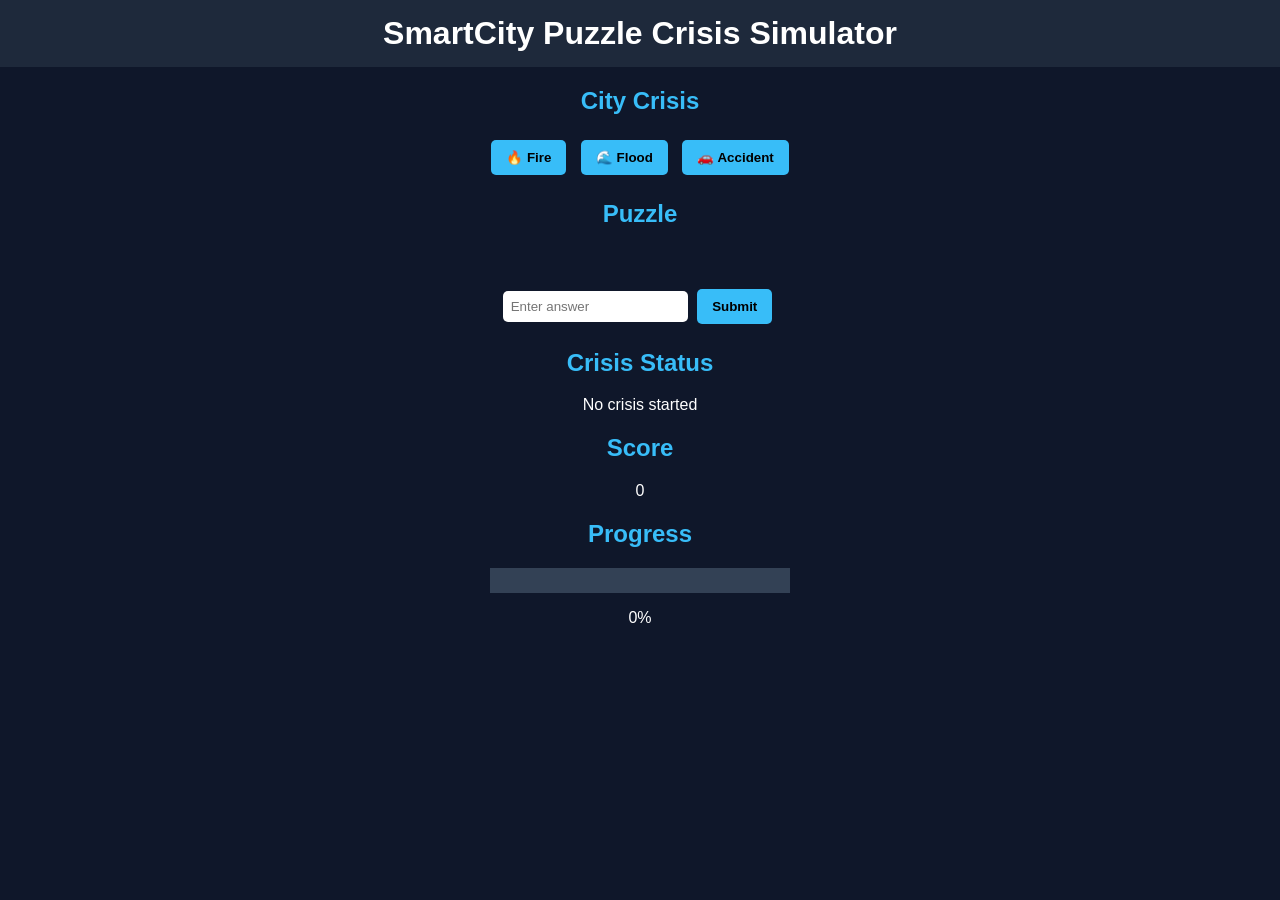
==== index.html @ ad1d02b7 "VIS Update" ====
<!DOCTYPE html>
<html>
<head>
<title>SmartCity Puzzle Crisis Simulator</title>
<link rel="stylesheet" href="style.css">
</head>

<body>

<h1>SmartCity Puzzle Crisis Simulator</h1>

<h2>City Crisis</h2>

<button onclick="startCrisis('fire')">🔥 Fire</button>
<button onclick="startCrisis('flood')">🌊 Flood</button>
<button onclick="startCrisis('accident')">🚗 Accident</button>

<h2>Puzzle</h2>

<img id="puzzleImage" width="300">

<br><br>

<input type="text" id="answer" placeholder="Enter answer">
<button onclick="checkAnswer()">Submit</button>

<h2>Crisis Status</h2>
<p id="crisisStatus">No crisis started</p>

<h2>Score</h2>
<p id="score">0</p>

<h2>Progress</h2>

<div class="progress-container">
<div id="progressBar"></div>
</div>

<p id="progressText">0%</p>

<script src="script.js"></script>

</body>
</html>
---- style.css ----
body{
font-family: Arial, sans-serif;
background-color: #0f172a;
color: white;
text-align: center;
margin: 0;
padding: 0;
}

h1{
background-color: #1e293b;
padding: 15px;
margin: 0;
}

h2{
color: #38bdf8;
}

button{
padding: 10px 15px;
margin: 5px;
border: none;
background-color: #38bdf8;
color: black;
font-weight: bold;
border-radius: 5px;
cursor: pointer;
}

button:hover{
background-color: #0ea5e9;
}

input{
padding: 8px;
border-radius: 5px;
border: none;
}

#progressBar{
background-color: #22c55e;
height: 25px;
width: 0%;
}

.progress-container{
width: 300px;
background-color: #334155;
margin: auto;
}
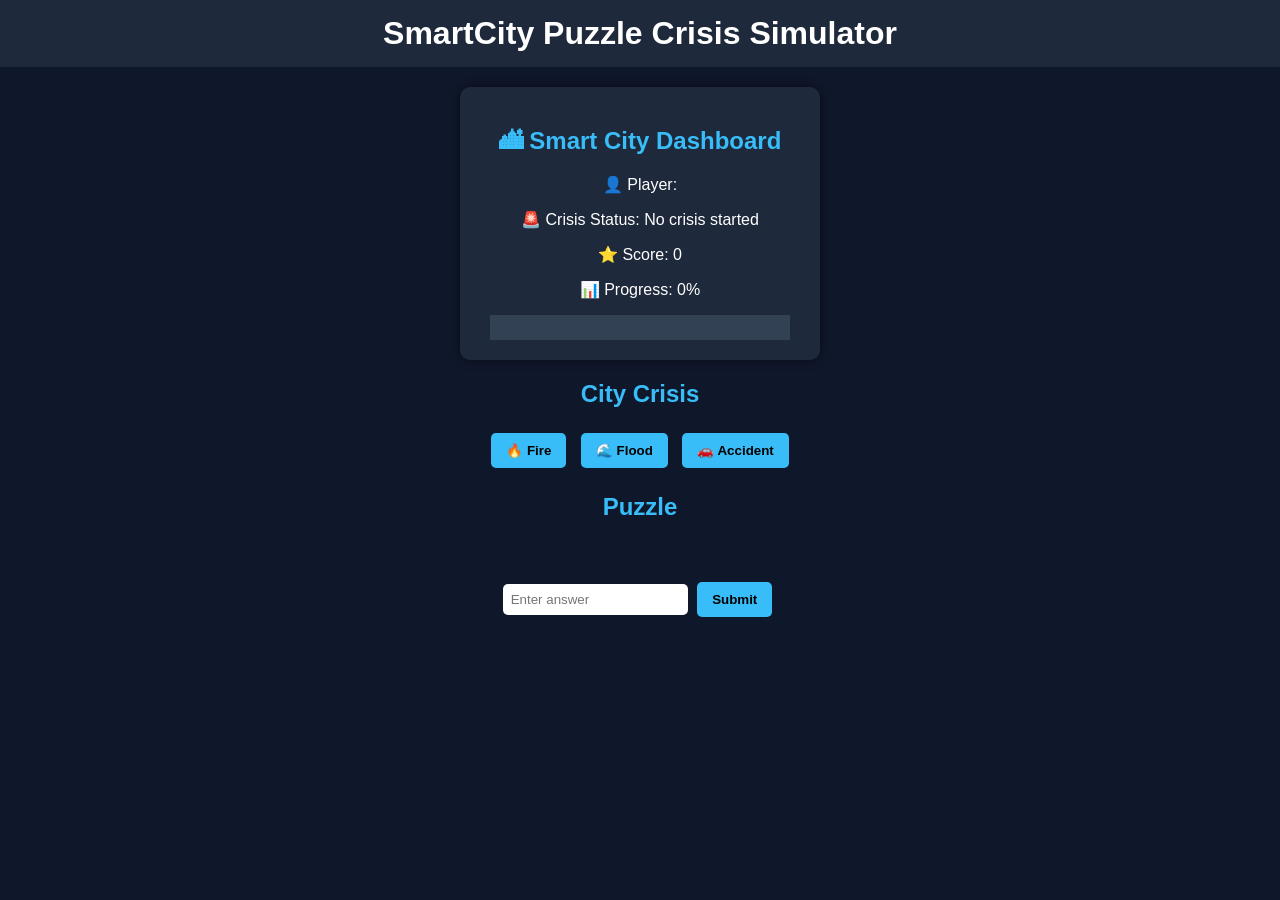
==== commit f8ab83a9: "Dashbord has been added" ====
--- a/index.html
+++ b/index.html
@@ -8,6 +8,24 @@
 <body>
 
 <h1>SmartCity Puzzle Crisis Simulator</h1>
+
+<div class="dashboard">
+
+<h2>🏙 Smart City Dashboard</h2>
+
+<p>👤 Player: <span id="playerNameDisplay"></span></p>
+
+<p>🚨 Crisis Status: <span id="crisisStatus">No crisis started</span></p>
+
+<p>⭐ Score: <span id="score">0</span></p>
+
+<p>📊 Progress: <span id="progressText">0%</span></p>
+
+<div class="progress-container">
+<div id="progressBar"></div>
+</div>
+
+</div>
 
 <h2>City Crisis</h2>
 
@@ -24,20 +42,6 @@
 <input type="text" id="answer" placeholder="Enter answer">
 <button onclick="checkAnswer()">Submit</button>
 
-<h2>Crisis Status</h2>
-<p id="crisisStatus">No crisis started</p>
-
-<h2>Score</h2>
-<p id="score">0</p>
-
-<h2>Progress</h2>
-
-<div class="progress-container">
-<div id="progressBar"></div>
-</div>
-
-<p id="progressText">0%</p>
-
 <script src="script.js"></script>
 
 </body>
--- a/style.css
+++ b/style.css
@@ -48,4 +48,13 @@
 width: 300px;
 background-color: #334155;
 margin: auto;
+}
+
+.dashboard{
+background-color:#1e293b;
+padding:20px;
+margin:20px auto;
+width:320px;
+border-radius:10px;
+box-shadow:0 0 10px rgba(0,0,0,0.5);
 }
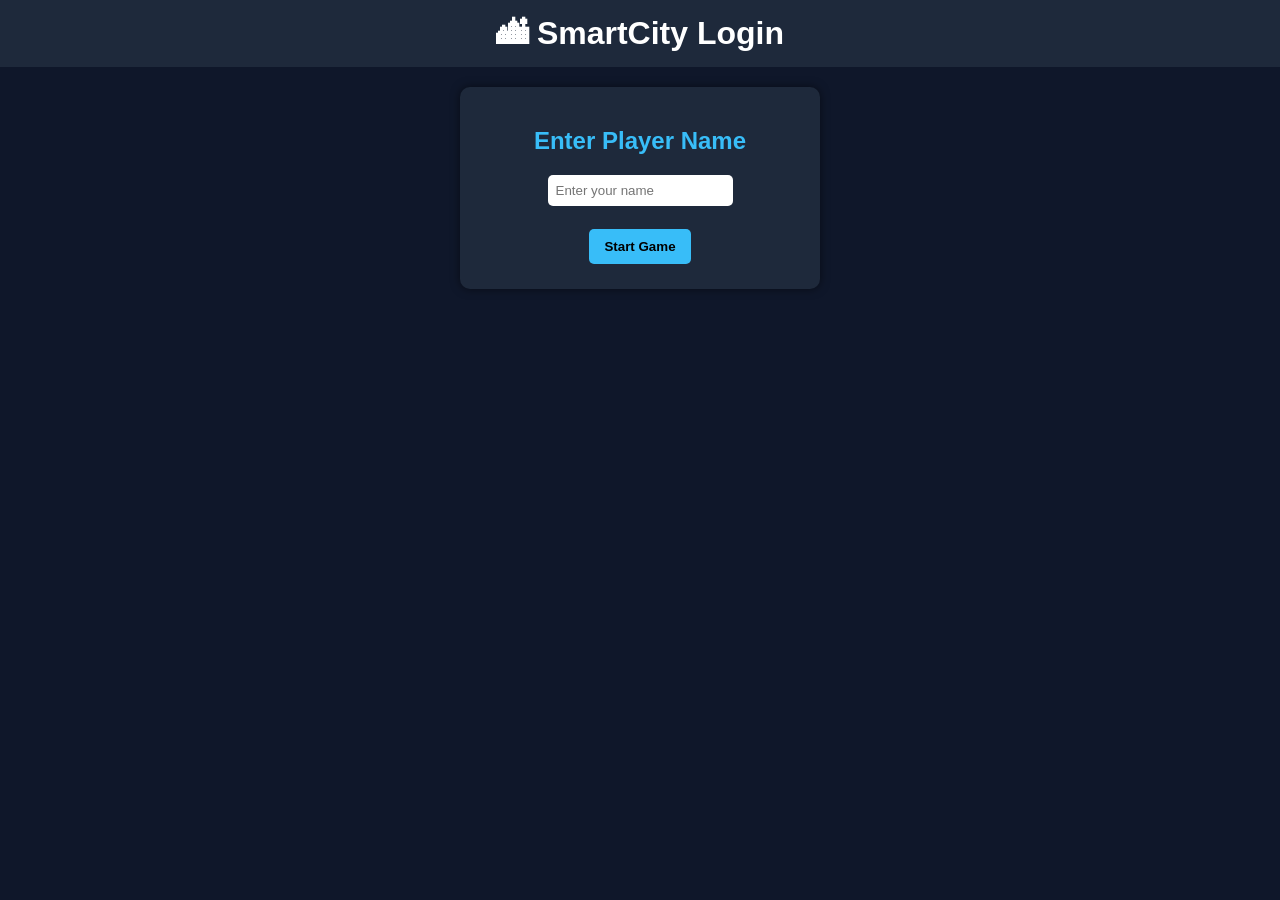
==== commit 4353dce4: "Added comments" ====
--- a/index.html
+++ b/index.html
@@ -1,48 +1,69 @@
 <!DOCTYPE html>
 <html>
+
 <head>
-<title>SmartCity Puzzle Crisis Simulator</title>
-<link rel="stylesheet" href="style.css">
+    <!-- Title of the web page shown in the browser tab -->
+    <title>SmartCity Puzzle Crisis Simulator</title>
+
+    <!-- Linking the external CSS file for styling -->
+    <link rel="stylesheet" href="style.css">
 </head>
 
 <body>
 
-<h1>SmartCity Puzzle Crisis Simulator</h1>
+    <!-- Main title of the application -->
+    <h1>SmartCity Puzzle Crisis Simulator</h1>
 
-<div class="dashboard">
+    <!-- Smart City Dashboard section -->
+    <div class="dashboard">
 
-<h2>🏙 Smart City Dashboard</h2>
+        <!-- Dashboard heading -->
+        <h2>🏙 Smart City Dashboard</h2>
 
-<p>👤 Player: <span id="playerNameDisplay"></span></p>
+        <!-- Displays the player name (Virtual Identity) -->
+        <p>👤 Player: <span id="playerNameDisplay"></span></p>
 
-<p>🚨 Crisis Status: <span id="crisisStatus">No crisis started</span></p>
+        <!-- Shows the current crisis status -->
+        <p>🚨 Crisis Status: <span id="crisisStatus">No crisis started</span></p>
 
-<p>⭐ Score: <span id="score">0</span></p>
+        <!-- Displays the player's score -->
+        <p>⭐ Score: <span id="score">0</span></p>
 
-<p>📊 Progress: <span id="progressText">0%</span></p>
+        <!-- Displays the progress percentage -->
+        <p>📊 Progress: <span id="progressText">0%</span></p>
 
-<div class="progress-container">
-<div id="progressBar"></div>
-</div>
+        <!-- Progress bar container -->
+        <div class="progress-container">
+            <!-- Actual progress bar that increases as puzzles are solved -->
+            <div id="progressBar"></div>
+        </div>
 
-</div>
+    </div>
 
-<h2>City Crisis</h2>
+    <!-- Actual progress bar that increases as puzzles are solved -->
+    <h2>City Crisis</h2>
 
-<button onclick="startCrisis('fire')">🔥 Fire</button>
-<button onclick="startCrisis('flood')">🌊 Flood</button>
-<button onclick="startCrisis('accident')">🚗 Accident</button>
+    <!-- Section for selecting the type of city crisis -->
+    <button onclick="startCrisis('fire')">🔥 Fire</button>
+    <button onclick="startCrisis('flood')">🌊 Flood</button>
+    <button onclick="startCrisis('accident')">🚗 Accident</button>
 
-<h2>Puzzle</h2>
+    <!-- Puzzle section -->
+    <h2>Puzzle</h2>
 
-<img id="puzzleImage" width="300">
+    <!-- Image that displays the puzzle question from the API -->
+    <img id="puzzleImage" width="300">
 
-<br><br>
+    <br><br>
 
-<input type="text" id="answer" placeholder="Enter answer">
-<button onclick="checkAnswer()">Submit</button>
+    <!-- Image that displays the puzzle question from the API -->
+    <input type="text" id="answer" placeholder="Enter answer">
+    <!-- Button to submit the answer -->
+    <button onclick="checkAnswer()">Submit</button>
 
-<script src="script.js"></script>
+    <!-- Button to submit the answer -->
+    <script src="script.js"></script>
 
 </body>
+
 </html>
--- a/style.css
+++ b/style.css
@@ -1,60 +1,60 @@
-body{
-font-family: Arial, sans-serif;
-background-color: #0f172a;
-color: white;
-text-align: center;
-margin: 0;
-padding: 0;
+body {
+    font-family: Arial, sans-serif;
+    background-color: #0f172a;
+    color: white;
+    text-align: center;
+    margin: 0;
+    padding: 0;
 }
 
-h1{
-background-color: #1e293b;
-padding: 15px;
-margin: 0;
+h1 {
+    background-color: #1e293b;
+    padding: 15px;
+    margin: 0;
 }
 
-h2{
-color: #38bdf8;
+h2 {
+    color: #38bdf8;
 }
 
-button{
-padding: 10px 15px;
-margin: 5px;
-border: none;
-background-color: #38bdf8;
-color: black;
-font-weight: bold;
-border-radius: 5px;
-cursor: pointer;
+button {
+    padding: 10px 15px;
+    margin: 5px;
+    border: none;
+    background-color: #38bdf8;
+    color: black;
+    font-weight: bold;
+    border-radius: 5px;
+    cursor: pointer;
 }
 
-button:hover{
-background-color: #0ea5e9;
+button:hover {
+    background-color: #0ea5e9;
 }
 
-input{
-padding: 8px;
-border-radius: 5px;
-border: none;
+input {
+    padding: 8px;
+    border-radius: 5px;
+    border: none;
 }
 
-#progressBar{
-background-color: #22c55e;
-height: 25px;
-width: 0%;
+#progressBar {
+    background-color: #22c55e;
+    height: 25px;
+    width: 0%;
 }
 
-.progress-container{
-width: 300px;
-background-color: #334155;
-margin: auto;
+.progress-container {
+    width: 300px;
+    background-color: #334155;
+    margin: auto;
 }
 
-.dashboard{
-background-color:#1e293b;
-padding:20px;
-margin:20px auto;
-width:320px;
-border-radius:10px;
-box-shadow:0 0 10px rgba(0,0,0,0.5);
+.dashboard {
+    background-color: #1e293b;
+    padding: 20px;
+    margin: 20px auto;
+    width: 320px;
+    border-radius: 10px;
+    box-shadow: 0 0 10px rgba(0, 0, 0, 0.5);
 }
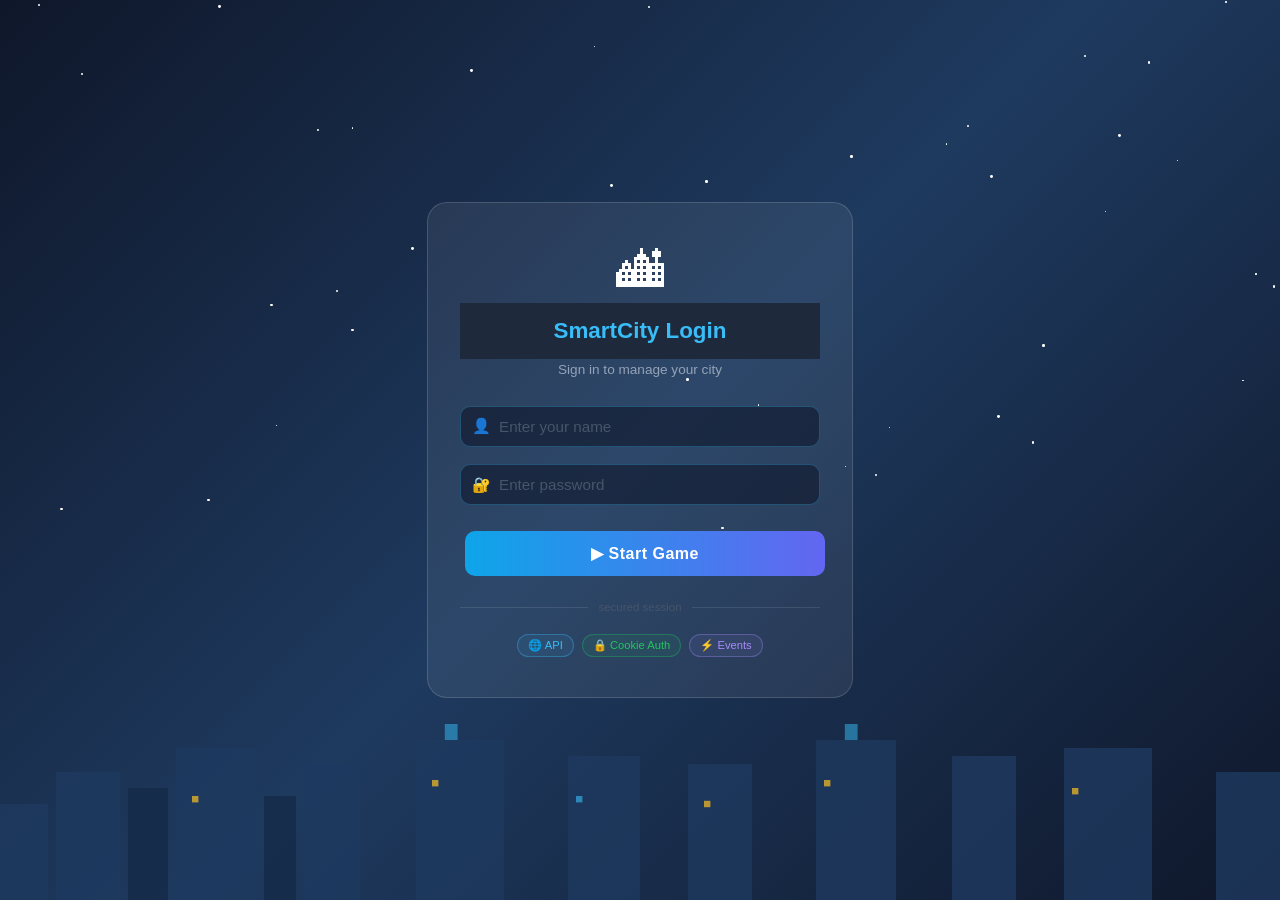
==== commit 4801ca5c: "Add leaderboard, countdown timer, colourful login" ====
--- a/index.html
+++ b/index.html
@@ -1,69 +1,54 @@
 <!DOCTYPE html>
 <html>
-
 <head>
-    <!-- Title of the web page shown in the browser tab -->
     <title>SmartCity Puzzle Crisis Simulator</title>
-
-    <!-- Linking the external CSS file for styling -->
     <link rel="stylesheet" href="style.css">
 </head>
-
 <body>
 
-    <!-- Main title of the application -->
-    <h1>SmartCity Puzzle Crisis Simulator</h1>
+    <h1>🏙 SmartCity Puzzle Crisis Simulator</h1>
 
-    <!-- Smart City Dashboard section -->
     <div class="dashboard">
+        <h2>📊 Smart City Dashboard</h2>
+        <p>👤 Player: <span id="playerNameDisplay"></span></p>
+        <p>🔐 Session: <span style="color:#22c55e;">Active</span></p>
+        <p>🚨 Crisis Status: <span id="crisisStatus">No crisis started</span></p>
+        <p>⭐ Score: <span id="score">0</span></p>
+        <p>⏱ Time Left: <span id="timerDisplay" style="font-weight:bold; color:#22c55e;">30s</span></p>
+        <p>📈 Progress: <span id="progressText">0%</span></p>
 
-        <!-- Dashboard heading -->
-        <h2>🏙 Smart City Dashboard</h2>
-
-        <!-- Displays the player name (Virtual Identity) -->
-        <p>👤 Player: <span id="playerNameDisplay"></span></p>
-
-        <!-- Shows the current crisis status -->
-        <p>🚨 Crisis Status: <span id="crisisStatus">No crisis started</span></p>
-
-        <!-- Displays the player's score -->
-        <p>⭐ Score: <span id="score">0</span></p>
-
-        <!-- Displays the progress percentage -->
-        <p>📊 Progress: <span id="progressText">0%</span></p>
-
-        <!-- Progress bar container -->
         <div class="progress-container">
-            <!-- Actual progress bar that increases as puzzles are solved -->
             <div id="progressBar"></div>
         </div>
 
+        <br>
+        <button onclick="window.location.href='leaderboard.html'" style="background-color:#6366f1;">🏆 Leaderboard</button>
+        <button onclick="logout()" style="background-color:#ef4444;">🚪 Logout</button>
     </div>
 
-    <!-- Actual progress bar that increases as puzzles are solved -->
-    <h2>City Crisis</h2>
+    <h2>🌆 City Crisis</h2>
+    <p style="color:#94a3b8;">Select a crisis to begin solving puzzles</p>
 
-    <!-- Section for selecting the type of city crisis -->
     <button onclick="startCrisis('fire')">🔥 Fire</button>
     <button onclick="startCrisis('flood')">🌊 Flood</button>
     <button onclick="startCrisis('accident')">🚗 Accident</button>
 
-    <!-- Puzzle section -->
-    <h2>Puzzle</h2>
+    <h2>🧩 Puzzle</h2>
 
-    <!-- Image that displays the puzzle question from the API -->
-    <img id="puzzleImage" width="300">
+    <p id="loadingText" style="color:#94a3b8;">Start a crisis to load a puzzle...</p>
+    <img id="puzzleImage" width="300" style="display:none; border-radius:8px;">
 
     <br><br>
 
-    <!-- Image that displays the puzzle question from the API -->
-    <input type="text" id="answer" placeholder="Enter answer">
-    <!-- Button to submit the answer -->
-    <button onclick="checkAnswer()">Submit</button>
+    <input type="text" id="answer" placeholder="Enter answer (0-9)" maxlength="1">
+    <button onclick="checkAnswer()">✅ Submit Answer</button>
 
-    <!-- Button to submit the answer -->
+    <br><br>
+
+    <p id="feedbackMsg" style="font-size:1.2em;"></p>
+
+    <audio id="victorySound" src="victory.mp3"></audio>
+
     <script src="script.js"></script>
-
 </body>
-
 </html>
--- a/style.css
+++ b/style.css
@@ -57,4 +57,23 @@
     width: 320px;
     border-radius: 10px;
     box-shadow: 0 0 10px rgba(0, 0, 0, 0.5);
+}
+
+/* ── Added: Centre the puzzle section ── */
+#puzzleImage {
+    display: block;
+    margin: 10px auto;
+}
+
+#answer {
+    display: block;
+    margin: 10px auto;
+}
+
+#feedbackMsg {
+    text-align: center;
+}
+
+#loadingText {
+    text-align: center;
 }
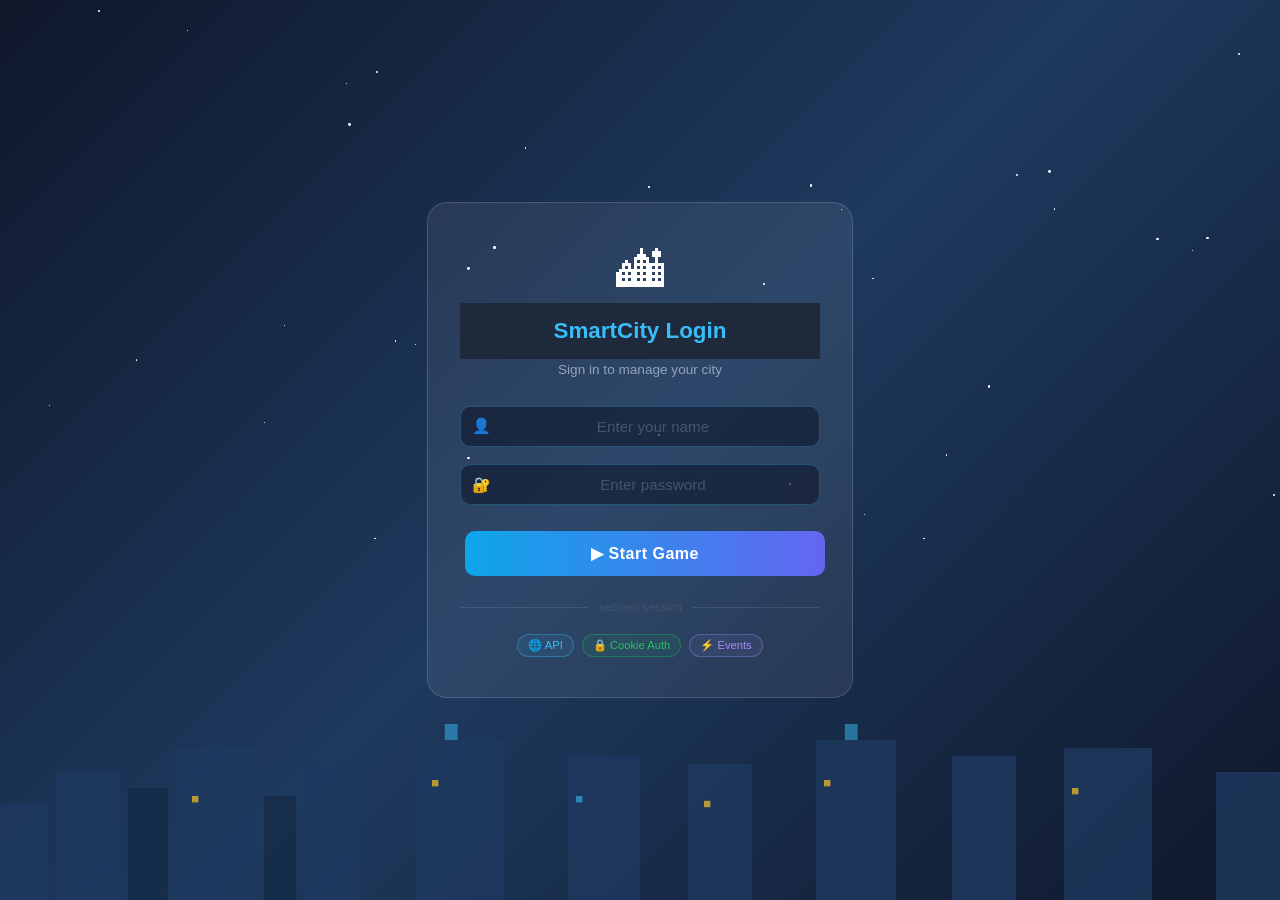
==== commit e9f7f1cf: "Final part added a joke.api" ====
--- a/index.html
+++ b/index.html
@@ -3,6 +3,55 @@
 <head>
     <title>SmartCity Puzzle Crisis Simulator</title>
     <link rel="stylesheet" href="style.css">
+    <style>
+        /* Joke card styling - shown after crisis solved */
+        .joke-card {
+            background: rgba(255, 255, 255, 0.07);
+            border: 1px solid rgba(56, 189, 248, 0.25);
+            border-radius: 14px;
+            padding: 1.5rem;
+            margin: 1rem auto;
+            max-width: 400px;
+            display: none;
+        }
+
+        .joke-icon { font-size: 2rem; margin-bottom: 0.5rem; }
+
+        .joke-setup {
+            font-size: 1rem;
+            color: white;
+            font-weight: 600;
+            margin-bottom: 0.8rem;
+            line-height: 1.5;
+        }
+
+        .joke-divider {
+            height: 1px;
+            background: rgba(255, 255, 255, 0.1);
+            margin: 0.8rem 0;
+        }
+
+        .joke-punchline {
+            font-size: 1rem;
+            color: #22c55e;
+            font-weight: 700;
+            line-height: 1.5;
+        }
+
+        .btn-joke {
+            padding: 10px 20px;
+            border: none;
+            border-radius: 10px;
+            background: linear-gradient(90deg, #0ea5e9, #6366f1);
+            color: white;
+            font-size: 0.9rem;
+            font-weight: 700;
+            cursor: pointer;
+            margin-top: 0.8rem;
+            transition: opacity 0.2s;
+        }
+        .btn-joke:hover { opacity: 0.88; }
+    </style>
 </head>
 <body>
 
@@ -10,11 +59,17 @@
 
     <div class="dashboard">
         <h2>📊 Smart City Dashboard</h2>
+
+        <!-- Player name loaded from localStorage (Virtual Identity) -->
         <p>👤 Player: <span id="playerNameDisplay"></span></p>
         <p>🔐 Session: <span style="color:#22c55e;">Active</span></p>
         <p>🚨 Crisis Status: <span id="crisisStatus">No crisis started</span></p>
         <p>⭐ Score: <span id="score">0</span></p>
-        <p>⏱ Time Left: <span id="timerDisplay" style="font-weight:bold; color:#22c55e;">30s</span></p>
+
+        <!-- Countdown timer display -->
+        <p>⏱ Time Left: <span id="timerDisplay"
+            style="font-weight:bold; color:#22c55e;">30s</span></p>
+
         <p>📈 Progress: <span id="progressText">0%</span></p>
 
         <div class="progress-container">
@@ -22,10 +77,22 @@
         </div>
 
         <br>
-        <button onclick="window.location.href='leaderboard.html'" style="background-color:#6366f1;">🏆 Leaderboard</button>
-        <button onclick="logout()" style="background-color:#ef4444;">🚪 Logout</button>
+
+        <!-- Leaderboard button -->
+        <button onclick="window.location.href='leaderboard.html'"
+                style="background-color:#6366f1;">
+            🏆 Leaderboard
+        </button>
+
+        <!-- Logout button -->
+        <button onclick="logout()"
+                style="background-color:#ef4444;">
+            🚪 Logout
+        </button>
+
     </div>
 
+    <!-- Crisis selection -->
     <h2>🌆 City Crisis</h2>
     <p style="color:#94a3b8;">Select a crisis to begin solving puzzles</p>
 
@@ -33,22 +100,58 @@
     <button onclick="startCrisis('flood')">🌊 Flood</button>
     <button onclick="startCrisis('accident')">🚗 Accident</button>
 
+    <!-- Puzzle section -->
     <h2>🧩 Puzzle</h2>
 
-    <p id="loadingText" style="color:#94a3b8;">Start a crisis to load a puzzle...</p>
-    <img id="puzzleImage" width="300" style="display:none; border-radius:8px;">
+    <p id="loadingText" style="color:#94a3b8;">
+        Start a crisis to load a puzzle...
+    </p>
+
+    <!-- Puzzle image from Banana API -->
+    <img id="puzzleImage" width="300"
+         style="display:none; border-radius:8px;">
 
     <br><br>
 
-    <input type="text" id="answer" placeholder="Enter answer (0-9)" maxlength="1">
+    <input type="text" id="answer"
+           placeholder="Enter answer (0-9)" maxlength="1">
     <button onclick="checkAnswer()">✅ Submit Answer</button>
 
     <br><br>
 
+    <!-- Feedback message -->
     <p id="feedbackMsg" style="font-size:1.2em;"></p>
 
+    <!-- ── JOKE CARD ─────────────────────────────────────────────────── -->
+    <!-- Shown after crisis is solved - powered by Official Joke API     -->
+    <!-- Joke API Reference: https://official-joke-api.appspot.com       -->
+    <div class="joke-card" id="jokeCard">
+
+        <div class="joke-icon">😂</div>
+        <p style="color:#38bdf8; font-size:0.85rem; margin-bottom:0.8rem;">
+            🎉 Crisis Solved! Here is your reward joke!
+        </p>
+
+        <!-- Joke setup line -->
+        <div class="joke-setup" id="jokeSetup">Loading joke...</div>
+
+        <div class="joke-divider"></div>
+
+        <!-- Joke punchline -->
+        <div class="joke-punchline" id="jokePunchline">Please wait...</div>
+
+        <!-- Button to get another joke -->
+        <br>
+        <button class="btn-joke" onclick="fetchJoke()">
+            😂 Get Another Joke
+        </button>
+
+    </div>
+
+    <!-- Victory sound -->
     <audio id="victorySound" src="victory.mp3"></audio>
 
     <script src="script.js"></script>
+
 </body>
 </html>
--- a/style.css
+++ b/style.css
@@ -1,3 +1,7 @@
+/* =============================================================================
+   SmartCity Puzzle Crisis Simulator - style.css (FINAL VERSION)
+============================================================================= */
+
 body {
     font-family: Arial, sans-serif;
     background-color: #0f172a;
@@ -6,6 +10,8 @@
     margin: 0;
     padding: 0;
 }
+
+/* ── HEADINGS ─────────────────────────────────────────────────────────────── */
 
 h1 {
     background-color: #1e293b;
@@ -17,6 +23,8 @@
     color: #38bdf8;
 }
 
+/* ── BUTTONS ─────────────────────────────────────────────────────────────── */
+
 button {
     padding: 10px 15px;
     margin: 5px;
@@ -26,29 +34,25 @@
     font-weight: bold;
     border-radius: 5px;
     cursor: pointer;
+    transition: all 0.2s ease;
 }
 
 button:hover {
     background-color: #0ea5e9;
+    transform: scale(1.05);
 }
+
+/* ── INPUT ───────────────────────────────────────────────────────────────── */
 
 input {
     padding: 8px;
     border-radius: 5px;
     border: none;
+    text-align: center;
+    font-size: 16px;
 }
 
-#progressBar {
-    background-color: #22c55e;
-    height: 25px;
-    width: 0%;
-}
-
-.progress-container {
-    width: 300px;
-    background-color: #334155;
-    margin: auto;
-}
+/* ── DASHBOARD ───────────────────────────────────────────────────────────── */
 
 .dashboard {
     background-color: #1e293b;
@@ -59,10 +63,30 @@
     box-shadow: 0 0 10px rgba(0, 0, 0, 0.5);
 }
 
-/* ── Added: Centre the puzzle section ── */
+/* ── PROGRESS BAR ───────────────────────────────────────────────────────── */
+
+.progress-container {
+    width: 300px;
+    background-color: #334155;
+    margin: auto;
+    border-radius: 5px;
+    overflow: hidden;
+}
+
+#progressBar {
+    background-color: #22c55e;
+    height: 25px;
+    width: 0%;
+    transition: width 0.4s ease;
+}
+
+/* ── PUZZLE SECTION ─────────────────────────────────────────────────────── */
+
 #puzzleImage {
     display: block;
     margin: 10px auto;
+    border-radius: 8px;
+    max-width: 90%;
 }
 
 #answer {
@@ -70,10 +94,90 @@
     margin: 10px auto;
 }
 
+/* ── TEXT ELEMENTS ───────────────────────────────────────────────────────── */
+
 #feedbackMsg {
     text-align: center;
+    font-weight: bold;
 }
 
 #loadingText {
     text-align: center;
+    color: #94a3b8;
+}
+
+/* ── TIMER ───────────────────────────────────────────────────────────────── */
+
+#timerDisplay {
+    font-weight: bold;
+    font-size: 18px;
+}
+
+/* ── JOKE CARD ───────────────────────────────────────────────────────────── */
+
+.joke-card {
+    background: rgba(255, 255, 255, 0.07);
+    border: 1px solid rgba(56, 189, 248, 0.25);
+    border-radius: 14px;
+    padding: 1.5rem;
+    margin: 1rem auto;
+    max-width: 400px;
+    display: none;
+    animation: fadeIn 0.5s ease-in-out;
+}
+
+.joke-icon {
+    font-size: 2rem;
+    margin-bottom: 0.5rem;
+}
+
+.joke-setup {
+    font-size: 1rem;
+    color: white;
+    font-weight: 600;
+    margin-bottom: 0.8rem;
+    line-height: 1.5;
+}
+
+.joke-divider {
+    height: 1px;
+    background: rgba(255, 255, 255, 0.1);
+    margin: 0.8rem 0;
+}
+
+.joke-punchline {
+    font-size: 1rem;
+    color: #22c55e;
+    font-weight: 700;
+    line-height: 1.5;
+}
+
+.btn-joke {
+    padding: 10px 20px;
+    border: none;
+    border-radius: 10px;
+    background: linear-gradient(90deg, #0ea5e9, #6366f1);
+    color: white;
+    font-size: 0.9rem;
+    font-weight: 700;
+    cursor: pointer;
+    margin-top: 0.8rem;
+    transition: opacity 0.2s;
+}
+
+.btn-joke:hover {
+    opacity: 0.88;
+}
+
+/* ── ANIMATIONS ─────────────────────────────────────────────────────────── */
+
+@keyframes fadeIn {
+    from {
+        opacity: 0;
+        transform: translateY(10px);
+    }
+    to {
+        opacity: 1;
+        transform: translateY(0);
+    }
 }
